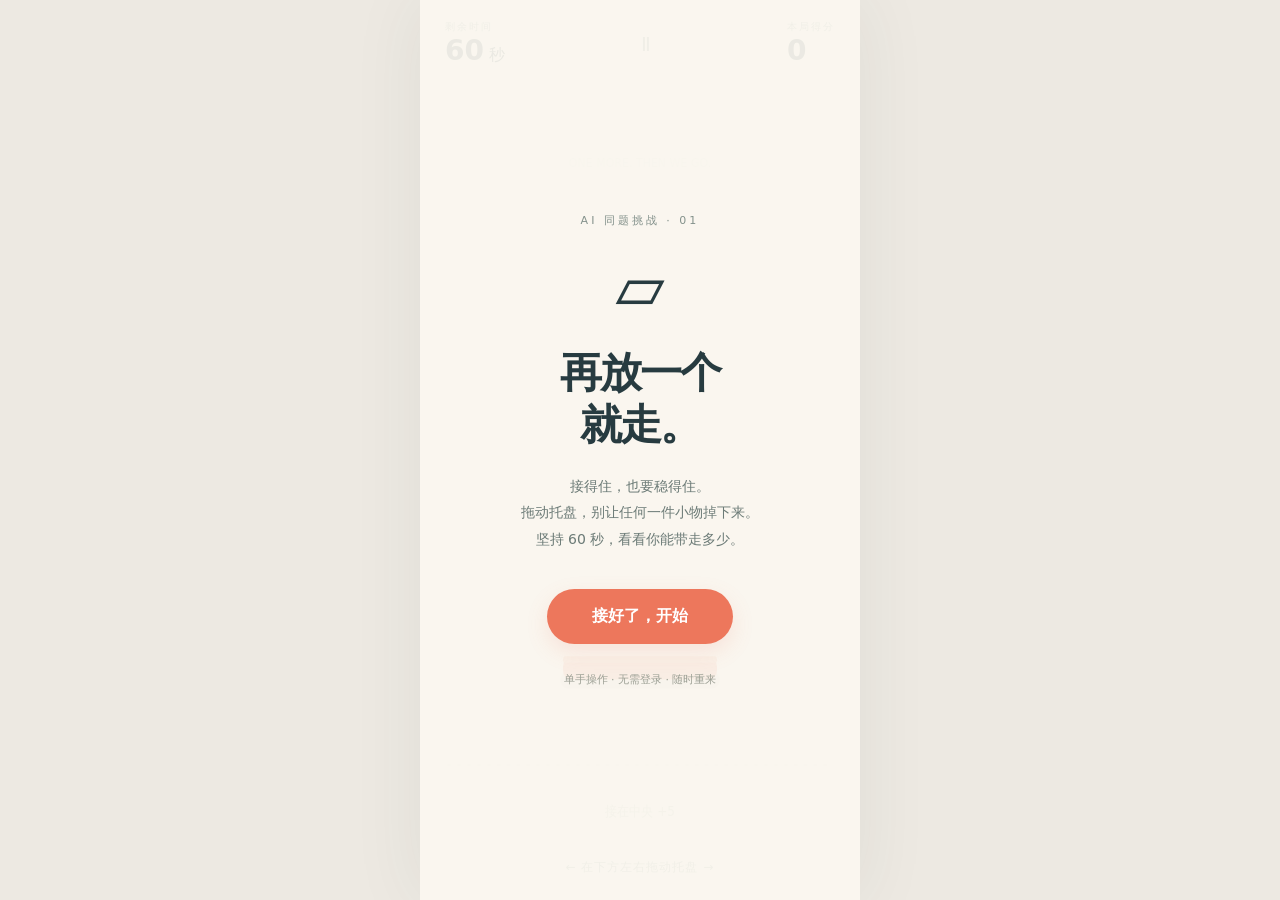
==== index.html @ ae3599d8 "Publish playable tray challenge v0.1" ====
<!doctype html><html lang="zh-CN"><meta charset="utf-8"><meta name="viewport" content="width=device-width,initial-scale=1,viewport-fit=cover"><title>再放一个就走</title><style>*{box-sizing:border-box}html,body{margin:0;height:100%;background:#ede9e2;color:#273b40;font-family:system-ui,-apple-system,sans-serif}body{display:grid;place-items:center}main{width:min(100%,440px);height:100dvh;max-height:920px;position:relative;background:#faf7ef;overflow:hidden;box-shadow:0 0 70px #30434212}header{position:absolute;top:max(20px,env(safe-area-inset-top));left:25px;right:25px;display:flex;justify-content:space-between;z-index:2;pointer-events:none}small{display:block;font-size:10px;letter-spacing:2px;color:#7b8987}b{font-size:28px;font-weight:650}button{font:inherit;cursor:pointer;border:0}#pause{pointer-events:auto;background:transparent;color:#73827f;font-size:20px;padding:10px}canvas{width:100%;height:100%;touch-action:none;display:block}#overlay{position:absolute;inset:0;background:#faf7efed;display:flex;align-items:center;justify-content:center;padding:35px;text-align:center;z-index:3}#overlay.hidden{display:none}.eyebrow{font-size:11px;letter-spacing:3px;color:#83918b}h1{font-size:42px;line-height:1.22;letter-spacing:-2px;margin:23px 0}p{color:#6c7b77;font-size:14px;line-height:1.9}.start{background:#ed775c;color:white;border-radius:100px;padding:17px 45px;margin-top:22px;font-weight:650;box-shadow:0 8px 22px #ed775c26}.icon{font-size:64px;margin:22px 0}.foot{font-size:11px;color:#9b9f94;margin-top:28px}#hint{position:absolute;bottom:max(24px,env(safe-area-inset-bottom));width:100%;text-align:center;color:#86928b;font-size:12px;pointer-events:none;letter-spacing:1px}
</style><main><header><div><small>剩余时间</small><b id="time">60</b><span> 秒</span></div><button id="pause" aria-label="暂停">Ⅱ</button><div><small>本局得分</small><b id="score">0</b></div></header><canvas id="game" aria-label="拖动托盘接物游戏"></canvas><div id="hint">← 在下方左右拖动托盘 →</div><section id="overlay"><div><div class="eyebrow">AI 同题挑战 · 01</div><div class="icon">▱</div><h1>再放一个<br>就走。</h1><p>接得住，也要稳得住。<br>拖动托盘，别让任何一件小物掉下来。<br>坚持 60 秒，看看你能带走多少。</p><button class="start" id="start">接好了，开始</button><div class="foot">单手操作 · 无需登录 · 随时重来</div></div></section></main><script type="module">const clamp=(x,a,b)=>Math.max(a,Math.min(b,x));
function createGame(seed=12345){return {phase:'playing',elapsed:0,score:0,caught:0,x:200,v:0,tilt:0,items:[],next:1.4,seed,lastDrop:200,flash:0};}
const restartGame=createGame;
function random(s){s.seed=(Math.imul(s.seed,1664525)+1013904223)>>>0;return s.seed/4294967296;}
function spawn(s,x,type){let sizes=[[42,36],[30,40],[60,18]], [w,h]=sizes[type];s.items.push({x,y:Math.min(-50,...s.items.filter(a=>a.landed).map(a=>a.y-a.h/2-240)),w,h,type,vy:0,landed:false,stable:0,scored:false,offset:0});}
function stepGame(s,dt,targetX){if(s.phase!=='playing')return;s.elapsed+=dt;s.flash=Math.max(0,s.flash-dt);let old=s.v;s.v+=(clamp((targetX-s.x)*9,-210,210)-s.v)*Math.min(1,dt*10);s.x=clamp(s.x+s.v*dt,65,335);let accel=(s.v-old)/dt;s.tilt+=(clamp(-s.v*.00055,-.14,.14)-s.tilt)*Math.min(1,dt*7);
 s.next-=dt;if(s.next<=0){let range=s.elapsed<15?75:145;let x=clamp(s.lastDrop+(random(s)*2-1)*100,200-range,200+range);s.lastDrop=x;spawn(s,x,s.elapsed<15?0:Math.floor(random(s)*3));s.next=s.elapsed<15?2.5:s.elapsed<35?2.1:1.7;}
 for(let i=0;i<s.items.length;i++){let a=s.items[i];if(a.landed){a.offset+=(-accel*.012+s.tilt*22)*dt*(1+i*.18)*(a.type===1?1.3:a.type===2?.8:1);a.x=s.x+a.offset;let base=510;for(let j=0;j<i;j++){let b=s.items[j];if(b.landed&&Math.abs(a.x-b.x)<(a.w+b.w)/2-5)base=Math.min(base,b.y-b.h/2);}a.y+=(base-a.h/2-a.y)*Math.min(1,dt*18);let support=Math.abs(a.y+a.h/2-510)<8?{x:s.x,w:130}:null;for(let j=0;j<i;j++){let b=s.items[j];if(b.landed&&Math.abs(a.x-b.x)<b.w/2-3&&Math.abs((a.y+a.h/2)-(b.y-b.h/2))<8)support=b;}if(!support||Math.abs(a.x-support.x)>support.w/2-3){a.landed=false;a.vy=30;}else{a.stable+=dt;if(!a.scored&&a.stable>.4){a.scored=true;s.caught++;s.score+=10+(Math.abs(a.offset)<22?5:0);s.flash=.2;}}}
 else{let prev=a.y+a.h/2;a.vy+=260*dt;a.y+=a.vy*dt;let base=510,support={x:s.x,w:130};for(let j=0;j<i;j++){let b=s.items[j];if(b.landed&&Math.abs(a.x-b.x)<(a.w+b.w)/2-7&&b.y-b.h/2<base){base=b.y-b.h/2;support=b;}}if(prev<=base&&a.y+a.h/2>=base&&Math.abs(a.x-support.x)<support.w/2-2){a.landed=true;a.offset=a.x-s.x;a.y=base-a.h/2;a.vy=0;}if(a.y-a.h/2>595){s.phase='lost';return;}}
 }if(s.elapsed>=60){s.elapsed=60;s.phase='won';}}


const canvas=document.querySelector('canvas'),ctx=canvas.getContext('2d'),overlay=document.querySelector('#overlay');let s=createGame(),started=false,target=200,last=0,acc=0,paused=false,ended=false,best=0;try{best=+localStorage.getItem('tray-best')||0;}catch{}
function resize(){let r=canvas.getBoundingClientRect();canvas.width=r.width*devicePixelRatio;canvas.height=r.height*devicePixelRatio;}addEventListener('resize',resize);resize();
function start(){down=false;s=createGame((Date.now()>>>0));target=200;started=true;paused=false;ended=false;acc=0;overlay.classList.add('hidden');}document.querySelector('#start').onclick=start;
function modal(title,body,label,action){overlay.innerHTML=`<div><div class="eyebrow">再放一个就走</div><h1>${title}</h1><p>${body}</p><button class="start">${label}</button><div class="foot">本机最高分 ${best}</div></div>`;overlay.classList.remove('hidden');overlay.querySelector('button').onclick=action;}
function pause(){if(!started||ended||paused)return;paused=true;modal('先稳住。','小物和时间都替你停好了。','继续接物',()=>{paused=false;acc=0;overlay.classList.add('hidden');});}document.querySelector('#pause').onclick=pause;document.addEventListener('visibilitychange',()=>{if(document.hidden)pause();});addEventListener('blur',pause);
let down=false;function move(e){let r=canvas.getBoundingClientRect();target=Math.max(65,Math.min(335,(e.clientX-r.left)/r.width*400));}canvas.onpointerdown=e=>{if(!started||paused||ended)return;down=true;canvas.setPointerCapture(e.pointerId);move(e);};canvas.onpointermove=e=>{if(down)move(e);};canvas.onpointerup=canvas.onpointercancel=()=>down=false;addEventListener('keydown',e=>{if(e.key==='ArrowLeft')target-=25;if(e.key==='ArrowRight')target+=25;if(e.key==='Escape')pause();});
function rect(x,y,w,h,color,r=7){ctx.fillStyle=color;ctx.beginPath();ctx.roundRect(x-w/2,y-h/2,w,h,r);ctx.fill();}
function draw(){let w=canvas.width,h=canvas.height;ctx.setTransform(w/400,0,0,h/700,0,0);ctx.clearRect(0,0,400,700);ctx.fillStyle='#e9e6dc';ctx.font='10px system-ui';ctx.textAlign='center';ctx.fillText('ONE MORE. THEN WE GO.',200,130);ctx.strokeStyle='#e6e6dc';ctx.setLineDash([3,6]);ctx.beginPath();ctx.moveTo(25,595);ctx.lineTo(375,595);ctx.stroke();ctx.setLineDash([]);
 if(started&&!ended){let p=s.items.find(a=>!a.landed&&a.y<0);if(p){ctx.fillStyle='#91aaa0';ctx.beginPath();ctx.moveTo(p.x-5,155);ctx.lineTo(p.x+5,155);ctx.lineTo(p.x,162);ctx.fill();}}
 let top=Math.min(510,...s.items.filter(a=>a.landed).map(a=>a.y-a.h/2));let zoom=Math.min(1,330/Math.max(330,510-top));ctx.save();ctx.translate(200,520);ctx.scale(zoom,zoom);ctx.translate(-200,-520);ctx.save();ctx.translate(s.x,520);ctx.rotate(s.tilt);rect(0,9,145,13,'#eadbd0');rect(0,0,140,17,s.flash?'#f6aa83':'#ed775c');rect(0,-7,140,5,'#f69b7c',2);ctx.restore();
 for(let a of s.items){ctx.save();ctx.translate(a.x,a.y);if(a.landed)ctx.rotate(s.tilt*(1+Math.abs(a.offset)/50));ctx.shadowColor='#354c4020';ctx.shadowBlur=8;ctx.shadowOffsetY=4;rect(0,0,a.w,a.h,['#83aaa0','#e5b76e','#7a94ad'][a.type],a.type===1?4:5);ctx.shadowBlur=0;ctx.shadowOffsetY=0;ctx.strokeStyle='#ffffff66';ctx.lineWidth=2;ctx.beginPath();ctx.moveTo(-a.w/2+7,-a.h/2+7);ctx.lineTo(a.w/2-7,-a.h/2+7);ctx.stroke();if(a.type===0){ctx.strokeStyle='#ffffff55';ctx.beginPath();ctx.moveTo(0,-a.h/2);ctx.lineTo(0,a.h/2);ctx.stroke();}ctx.restore();}
 ctx.restore();let danger=s.items.some(a=>a.landed&&Math.abs(a.offset)>45);if(danger){ctx.fillStyle='#ed775c';ctx.font='12px system-ui';ctx.fillText('慢一点，稳住重心',200,635);}else{ctx.fillStyle='#b7beb1';ctx.font='11px system-ui';ctx.fillText('接在中央 +5',200,635);}}
function frame(t){let dt=Math.min((t-last)/1000||0,.1);last=t;if(started&&!paused&&!ended){acc+=dt;while(acc>=1/120){stepGame(s,1/120,target);acc-=1/120;}if(s.phase!=='playing'){ended=true;best=Math.max(best,s.score);try{localStorage.setItem('tray-best',best);}catch{}setTimeout(()=>modal(s.phase==='won'?'终于可以走了。':'就差一点。',`接稳 ${s.caught} 件 · ${s.score} 分<br>${s.phase==='won'?'坚持了整整 60 秒':`坚持 ${Math.floor(s.elapsed)} 秒，差 ${Math.ceil(60-s.elapsed)} 秒就能走。`}`,s.phase==='won'?'再挑战':'再放一个',start),650);}}document.querySelector('#time').textContent=Math.ceil(60-s.elapsed);document.querySelector('#score').textContent=s.score;draw();requestAnimationFrame(frame);}requestAnimationFrame(frame);
</script></html>
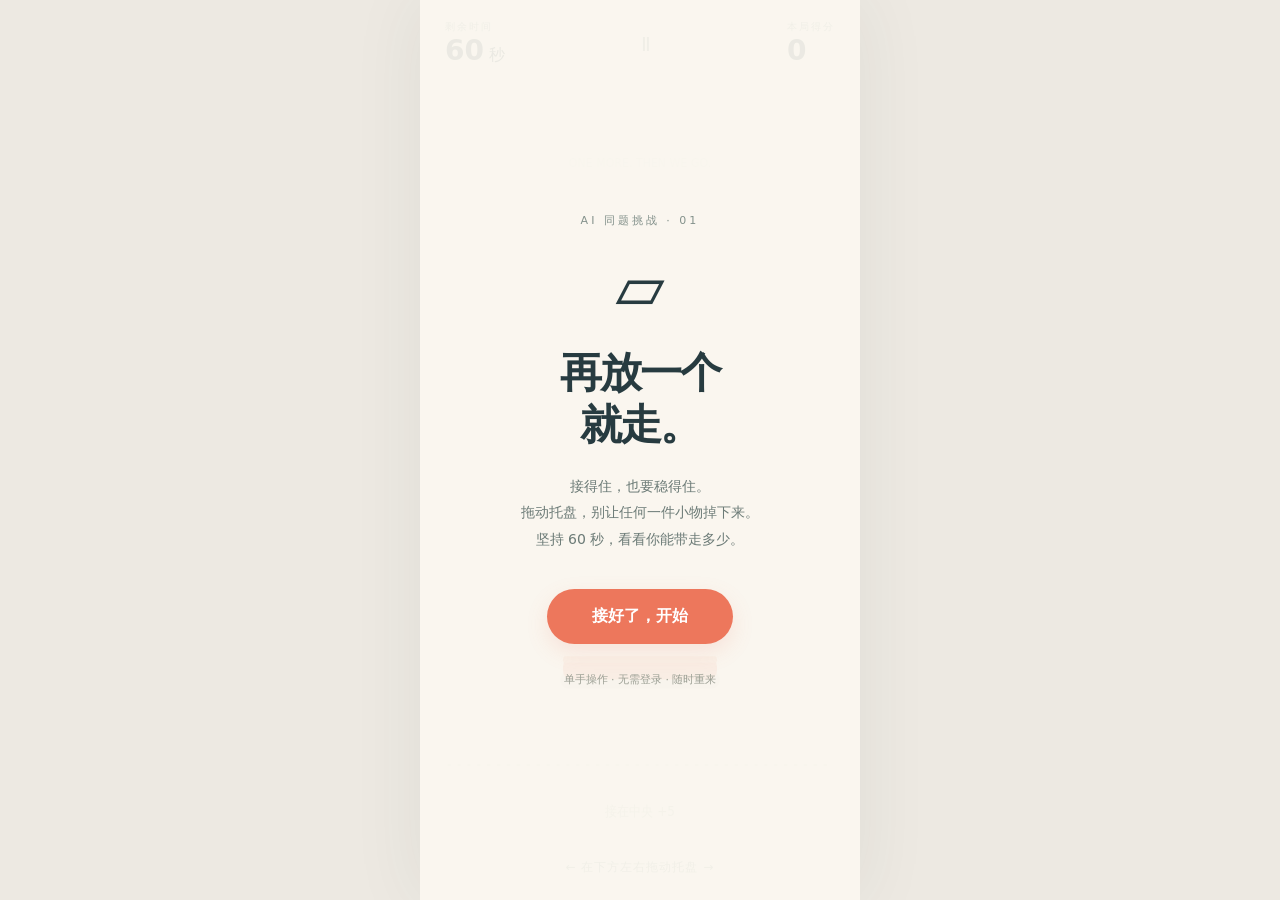
==== commit 330a1cea: "Fix mobile dragging, camera coordinates and edge catches" ====
--- a/index.html
+++ b/index.html
@@ -4,24 +4,32 @@
 const restartGame=createGame;
 function random(s){s.seed=(Math.imul(s.seed,1664525)+1013904223)>>>0;return s.seed/4294967296;}
 function spawn(s,x,type){let sizes=[[42,36],[30,40],[60,18]], [w,h]=sizes[type];s.items.push({x,y:Math.min(-50,...s.items.filter(a=>a.landed).map(a=>a.y-a.h/2-240)),w,h,type,vy:0,landed:false,stable:0,scored:false,offset:0});}
-function stepGame(s,dt,targetX){if(s.phase!=='playing')return;s.elapsed+=dt;s.flash=Math.max(0,s.flash-dt);let old=s.v;s.v+=(clamp((targetX-s.x)*9,-210,210)-s.v)*Math.min(1,dt*10);s.x=clamp(s.x+s.v*dt,65,335);let accel=(s.v-old)/dt;s.tilt+=(clamp(-s.v*.00055,-.14,.14)-s.tilt)*Math.min(1,dt*7);
+function stepGame(s,dt,targetX){if(s.phase!=='playing')return;s.elapsed+=dt;s.flash=Math.max(0,s.flash-dt);let old=s.v;s.v+=(clamp((targetX-s.x)*26,-650,650)-s.v)*Math.min(1,dt*26);s.x=clamp(s.x+s.v*dt,65,335);let accel=(s.v-old)/dt;s.tilt+=(clamp(-s.v*.00018,-.14,.14)-s.tilt)*Math.min(1,dt*7);
  s.next-=dt;if(s.next<=0){let range=s.elapsed<15?75:145;let x=clamp(s.lastDrop+(random(s)*2-1)*100,200-range,200+range);s.lastDrop=x;spawn(s,x,s.elapsed<15?0:Math.floor(random(s)*3));s.next=s.elapsed<15?2.5:s.elapsed<35?2.1:1.7;}
- for(let i=0;i<s.items.length;i++){let a=s.items[i];if(a.landed){a.offset+=(-accel*.012+s.tilt*22)*dt*(1+i*.18)*(a.type===1?1.3:a.type===2?.8:1);a.x=s.x+a.offset;let base=510;for(let j=0;j<i;j++){let b=s.items[j];if(b.landed&&Math.abs(a.x-b.x)<(a.w+b.w)/2-5)base=Math.min(base,b.y-b.h/2);}a.y+=(base-a.h/2-a.y)*Math.min(1,dt*18);let support=Math.abs(a.y+a.h/2-510)<8?{x:s.x,w:130}:null;for(let j=0;j<i;j++){let b=s.items[j];if(b.landed&&Math.abs(a.x-b.x)<b.w/2-3&&Math.abs((a.y+a.h/2)-(b.y-b.h/2))<8)support=b;}if(!support||Math.abs(a.x-support.x)>support.w/2-3){a.landed=false;a.vy=30;}else{a.stable+=dt;if(!a.scored&&a.stable>.4){a.scored=true;s.caught++;s.score+=10+(Math.abs(a.offset)<22?5:0);s.flash=.2;}}}
- else{let prev=a.y+a.h/2;a.vy+=260*dt;a.y+=a.vy*dt;let base=510,support={x:s.x,w:130};for(let j=0;j<i;j++){let b=s.items[j];if(b.landed&&Math.abs(a.x-b.x)<(a.w+b.w)/2-7&&b.y-b.h/2<base){base=b.y-b.h/2;support=b;}}if(prev<=base&&a.y+a.h/2>=base&&Math.abs(a.x-support.x)<support.w/2-2){a.landed=true;a.offset=a.x-s.x;a.y=base-a.h/2;a.vy=0;}if(a.y-a.h/2>595){s.phase='lost';return;}}
+ for(let i=0;i<s.items.length;i++){let a=s.items[i];if(a.landed){a.offset+=(-accel*.0025+s.tilt*22)*dt*(1+i*.18)*(a.type===1?1.3:a.type===2?.8:1);a.x=s.x+a.offset;let base=510;for(let j=0;j<i;j++){let b=s.items[j];if(b.landed&&Math.abs(a.x-b.x)<(a.w+b.w)/2-5)base=Math.min(base,b.y-b.h/2);}a.y+=(base-a.h/2-a.y)*Math.min(1,dt*18);let support=Math.abs(a.y+a.h/2-510)<8?{x:s.x,w:130}:null;for(let j=0;j<i;j++){let b=s.items[j];if(b.landed&&Math.abs(a.x-b.x)<b.w/2-2&&Math.abs((a.y+a.h/2)-(b.y-b.h/2))<8)support=b;}if(!support||Math.abs(a.x-support.x)>support.w/2-2){a.landed=false;a.vy=30;}else{a.stable+=dt;if(!a.scored&&a.stable>.4){a.scored=true;s.caught++;s.score+=10+(Math.abs(a.offset)<22?5:0);s.flash=.2;}}}
+ else{let prev=a.y+a.h/2;a.vy+=260*dt;a.y+=a.vy*dt;let base=510,support={x:s.x,w:130};for(let j=0;j<i;j++){let b=s.items[j];if(b.landed&&Math.abs(a.x-b.x)<(a.w+b.w)/2-7&&b.y-b.h/2<base){base=b.y-b.h/2;support=b;}}if(prev<=base&&a.y+a.h/2>=base&&Math.abs(a.x-support.x)<support.w/2-2){a.landed=true;a.touched=true;a.offset=a.x-s.x;a.y=base-a.h/2;a.vy=0;}if(a.y-a.h/2>595){s.reason=a.touched?'slip':'miss';s.phase='lost';return;}}
  }if(s.elapsed>=60){s.elapsed=60;s.phase='won';}}
+
+function cameraZoom(s){const top=Math.min(510,...s.items.filter(a=>a.landed).map(a=>a.y-a.h/2));return Math.min(1,330/Math.max(330,510-top));}
+function dragTarget(target,deltaPixels,width,zoom){return clamp(target+deltaPixels*400/width/zoom,65,335);}
 
 
 const canvas=document.querySelector('canvas'),ctx=canvas.getContext('2d'),overlay=document.querySelector('#overlay');let s=createGame(),started=false,target=200,last=0,acc=0,paused=false,ended=false,best=0;try{best=+localStorage.getItem('tray-best')||0;}catch{}
 function resize(){let r=canvas.getBoundingClientRect();canvas.width=r.width*devicePixelRatio;canvas.height=r.height*devicePixelRatio;}addEventListener('resize',resize);resize();
 function start(){down=false;s=createGame((Date.now()>>>0));target=200;started=true;paused=false;ended=false;acc=0;overlay.classList.add('hidden');}document.querySelector('#start').onclick=start;
 function modal(title,body,label,action){overlay.innerHTML=`<div><div class="eyebrow">再放一个就走</div><h1>${title}</h1><p>${body}</p><button class="start">${label}</button><div class="foot">本机最高分 ${best}</div></div>`;overlay.classList.remove('hidden');overlay.querySelector('button').onclick=action;}
-function pause(){if(!started||ended||paused)return;paused=true;modal('先稳住。','小物和时间都替你停好了。','继续接物',()=>{paused=false;acc=0;overlay.classList.add('hidden');});}document.querySelector('#pause').onclick=pause;document.addEventListener('visibilitychange',()=>{if(document.hidden)pause();});addEventListener('blur',pause);
-let down=false;function move(e){let r=canvas.getBoundingClientRect();target=Math.max(65,Math.min(335,(e.clientX-r.left)/r.width*400));}canvas.onpointerdown=e=>{if(!started||paused||ended)return;down=true;canvas.setPointerCapture(e.pointerId);move(e);};canvas.onpointermove=e=>{if(down)move(e);};canvas.onpointerup=canvas.onpointercancel=()=>down=false;addEventListener('keydown',e=>{if(e.key==='ArrowLeft')target-=25;if(e.key==='ArrowRight')target+=25;if(e.key==='Escape')pause();});
+function pause(){if(!started||ended||paused)return;paused=true;down=false;activePointer=null;target=s.x;modal('先稳住。','小物和时间都替你停好了。','继续接物',()=>{paused=false;acc=0;overlay.classList.add('hidden');});}document.querySelector('#pause').onclick=pause;document.addEventListener('visibilitychange',()=>{if(document.hidden)pause();});addEventListener('blur',pause);
+let down=false,lastPointerX=0,activePointer=null;
+canvas.onpointerdown=e=>{if(!started||paused||ended||down)return;down=true;activePointer=e.pointerId;lastPointerX=e.clientX;target=s.x;canvas.setPointerCapture(e.pointerId);};
+canvas.onpointermove=e=>{if(!down||e.pointerId!==activePointer)return;let r=canvas.getBoundingClientRect();target=dragTarget(target,e.clientX-lastPointerX,r.width,cameraZoom(s));lastPointerX=e.clientX;};
+function release(e){if(activePointer!==e.pointerId)return;down=false;activePointer=null;if(e.type!=='pointerup')target=s.x;}
+canvas.onpointerup=canvas.onpointercancel=canvas.onlostpointercapture=release;
+addEventListener('keydown',e=>{if(e.key==='ArrowLeft')target-=25;if(e.key==='ArrowRight')target+=25;if(e.key==='Escape')pause();});
 function rect(x,y,w,h,color,r=7){ctx.fillStyle=color;ctx.beginPath();ctx.roundRect(x-w/2,y-h/2,w,h,r);ctx.fill();}
-function draw(){let w=canvas.width,h=canvas.height;ctx.setTransform(w/400,0,0,h/700,0,0);ctx.clearRect(0,0,400,700);ctx.fillStyle='#e9e6dc';ctx.font='10px system-ui';ctx.textAlign='center';ctx.fillText('ONE MORE. THEN WE GO.',200,130);ctx.strokeStyle='#e6e6dc';ctx.setLineDash([3,6]);ctx.beginPath();ctx.moveTo(25,595);ctx.lineTo(375,595);ctx.stroke();ctx.setLineDash([]);
- if(started&&!ended){let p=s.items.find(a=>!a.landed&&a.y<0);if(p){ctx.fillStyle='#91aaa0';ctx.beginPath();ctx.moveTo(p.x-5,155);ctx.lineTo(p.x+5,155);ctx.lineTo(p.x,162);ctx.fill();}}
- let top=Math.min(510,...s.items.filter(a=>a.landed).map(a=>a.y-a.h/2));let zoom=Math.min(1,330/Math.max(330,510-top));ctx.save();ctx.translate(200,520);ctx.scale(zoom,zoom);ctx.translate(-200,-520);ctx.save();ctx.translate(s.x,520);ctx.rotate(s.tilt);rect(0,9,145,13,'#eadbd0');rect(0,0,140,17,s.flash?'#f6aa83':'#ed775c');rect(0,-7,140,5,'#f69b7c',2);ctx.restore();
+function draw(){let w=canvas.width,h=canvas.height;ctx.setTransform(w/400,0,0,h/700,0,0);ctx.clearRect(0,0,400,700);ctx.fillStyle='#e9e6dc';ctx.font='10px system-ui';ctx.textAlign='center';ctx.fillText('ONE MORE. THEN WE GO.',200,130);let zoom=cameraZoom(s);
+ if(started&&!ended){let p=s.items.find(a=>!a.landed&&a.y<120);if(p){let px=200+(p.x-200)*zoom;ctx.fillStyle='#769c90';ctx.beginPath();ctx.moveTo(px-6,155);ctx.lineTo(px+6,155);ctx.lineTo(px,163);ctx.fill();}}
+ ctx.save();ctx.translate(200,520);ctx.scale(zoom,zoom);ctx.translate(-200,-520);ctx.strokeStyle="#dedfd3";ctx.setLineDash([3,6]);ctx.beginPath();ctx.moveTo(25,595);ctx.lineTo(375,595);ctx.stroke();ctx.setLineDash([]);ctx.save();ctx.translate(s.x,520);ctx.rotate(s.tilt);rect(0,9,145,13,'#eadbd0');rect(0,0,140,17,s.flash?'#f6aa83':'#ed775c');rect(0,-7,140,5,'#f69b7c',2);ctx.restore();
  for(let a of s.items){ctx.save();ctx.translate(a.x,a.y);if(a.landed)ctx.rotate(s.tilt*(1+Math.abs(a.offset)/50));ctx.shadowColor='#354c4020';ctx.shadowBlur=8;ctx.shadowOffsetY=4;rect(0,0,a.w,a.h,['#83aaa0','#e5b76e','#7a94ad'][a.type],a.type===1?4:5);ctx.shadowBlur=0;ctx.shadowOffsetY=0;ctx.strokeStyle='#ffffff66';ctx.lineWidth=2;ctx.beginPath();ctx.moveTo(-a.w/2+7,-a.h/2+7);ctx.lineTo(a.w/2-7,-a.h/2+7);ctx.stroke();if(a.type===0){ctx.strokeStyle='#ffffff55';ctx.beginPath();ctx.moveTo(0,-a.h/2);ctx.lineTo(0,a.h/2);ctx.stroke();}ctx.restore();}
  ctx.restore();let danger=s.items.some(a=>a.landed&&Math.abs(a.offset)>45);if(danger){ctx.fillStyle='#ed775c';ctx.font='12px system-ui';ctx.fillText('慢一点，稳住重心',200,635);}else{ctx.fillStyle='#b7beb1';ctx.font='11px system-ui';ctx.fillText('接在中央 +5',200,635);}}
-function frame(t){let dt=Math.min((t-last)/1000||0,.1);last=t;if(started&&!paused&&!ended){acc+=dt;while(acc>=1/120){stepGame(s,1/120,target);acc-=1/120;}if(s.phase!=='playing'){ended=true;best=Math.max(best,s.score);try{localStorage.setItem('tray-best',best);}catch{}setTimeout(()=>modal(s.phase==='won'?'终于可以走了。':'就差一点。',`接稳 ${s.caught} 件 · ${s.score} 分<br>${s.phase==='won'?'坚持了整整 60 秒':`坚持 ${Math.floor(s.elapsed)} 秒，差 ${Math.ceil(60-s.elapsed)} 秒就能走。`}`,s.phase==='won'?'再挑战':'再放一个',start),650);}}document.querySelector('#time').textContent=Math.ceil(60-s.elapsed);document.querySelector('#score').textContent=s.score;draw();requestAnimationFrame(frame);}requestAnimationFrame(frame);
+function frame(t){let dt=Math.min((t-last)/1000||0,.1);last=t;if(started&&!paused&&!ended){acc+=dt;while(acc>=1/120){stepGame(s,1/120,target);acc-=1/120;}if(s.phase!=='playing'){ended=true;best=Math.max(best,s.score);try{localStorage.setItem('tray-best',best);}catch{}setTimeout(()=>modal(s.phase==='won'?'终于可以走了。':(s.reason==='slip'?'滑下去了。':'没接住。'),`接稳 ${s.caught} 件 · ${s.score} 分<br>${s.phase==='won'?'坚持了整整 60 秒':`坚持 ${Math.floor(s.elapsed)} 秒，差 ${Math.ceil(60-s.elapsed)} 秒就能走。`}`,s.phase==='won'?'再挑战':'再放一个',start),650);}}document.querySelector('#time').textContent=Math.ceil(60-s.elapsed);document.querySelector('#score').textContent=s.score;draw();requestAnimationFrame(frame);}requestAnimationFrame(frame);
 </script></html>
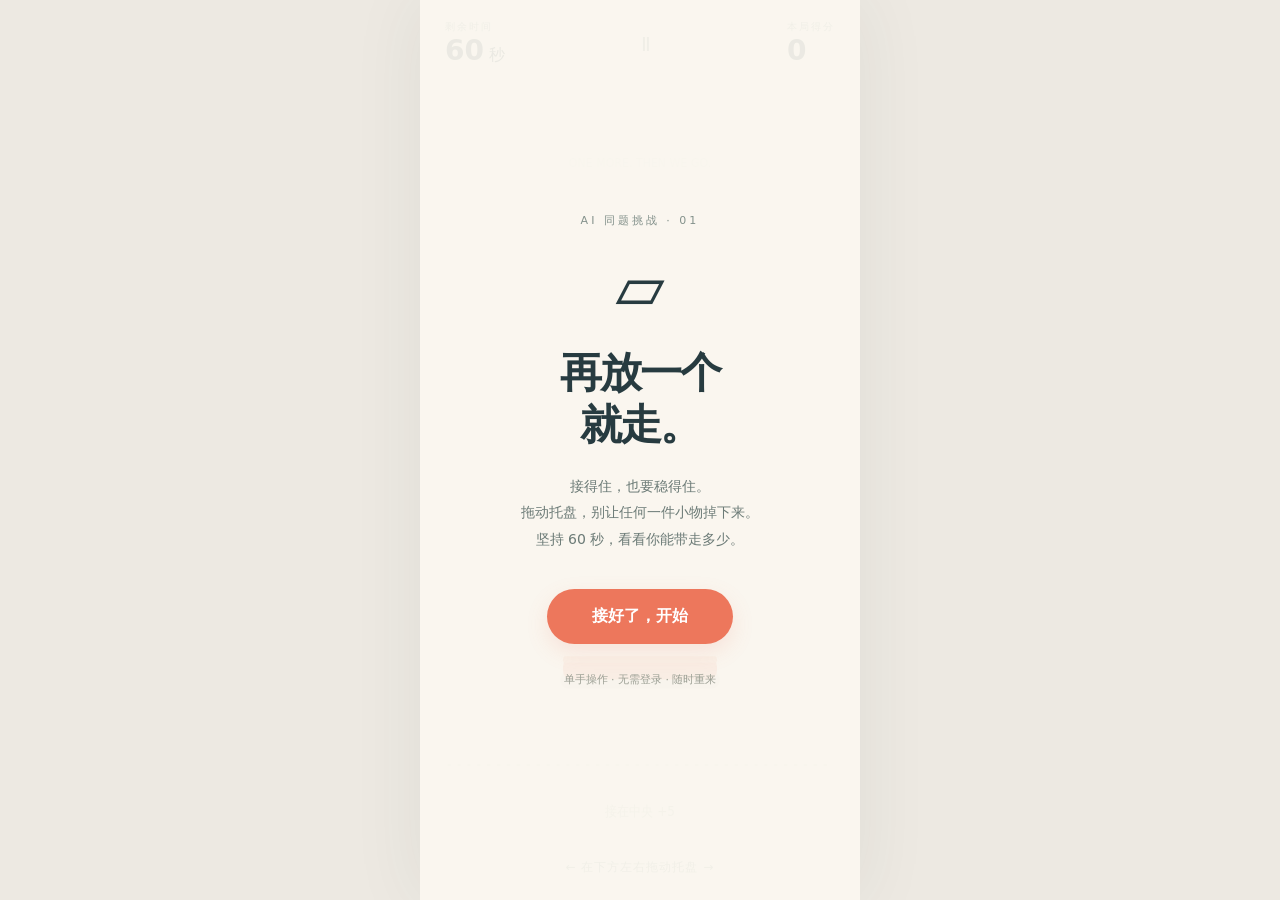
==== commit e685c041: "Keep late stack drops reachable and explain failures" ====
--- a/index.html
+++ b/index.html
@@ -5,9 +5,9 @@
 function random(s){s.seed=(Math.imul(s.seed,1664525)+1013904223)>>>0;return s.seed/4294967296;}
 function spawn(s,x,type){let sizes=[[42,36],[30,40],[60,18]], [w,h]=sizes[type];s.items.push({x,y:Math.min(-50,...s.items.filter(a=>a.landed).map(a=>a.y-a.h/2-240)),w,h,type,vy:0,landed:false,stable:0,scored:false,offset:0});}
 function stepGame(s,dt,targetX){if(s.phase!=='playing')return;s.elapsed+=dt;s.flash=Math.max(0,s.flash-dt);let old=s.v;s.v+=(clamp((targetX-s.x)*26,-650,650)-s.v)*Math.min(1,dt*26);s.x=clamp(s.x+s.v*dt,65,335);let accel=(s.v-old)/dt;s.tilt+=(clamp(-s.v*.00018,-.14,.14)-s.tilt)*Math.min(1,dt*7);
- s.next-=dt;if(s.next<=0){let range=s.elapsed<15?75:145;let x=clamp(s.lastDrop+(random(s)*2-1)*100,200-range,200+range);s.lastDrop=x;spawn(s,x,s.elapsed<15?0:Math.floor(random(s)*3));s.next=s.elapsed<15?2.5:s.elapsed<35?2.1:1.7;}
+ s.next-=dt;if(s.next<=0){let range=s.elapsed<15?75:145;let x=clamp(s.lastDrop+(random(s)*2-1)*100,200-range,200+range);let top=s.items.filter(a=>a.landed).sort((a,b)=>a.y-b.y)[0];let offset=top?.offset||0;let lo=Math.max(200-range,85+offset),hi=Math.min(200+range,315+offset);x=lo<=hi?clamp(x,lo,hi):clamp(s.x+offset,55,345);s.lastDrop=x;spawn(s,x,s.elapsed<15?0:Math.floor(random(s)*3));s.next=s.elapsed<15?2.5:s.elapsed<35?2.1:1.7;}
  for(let i=0;i<s.items.length;i++){let a=s.items[i];if(a.landed){a.offset+=(-accel*.0025+s.tilt*22)*dt*(1+i*.18)*(a.type===1?1.3:a.type===2?.8:1);a.x=s.x+a.offset;let base=510;for(let j=0;j<i;j++){let b=s.items[j];if(b.landed&&Math.abs(a.x-b.x)<(a.w+b.w)/2-5)base=Math.min(base,b.y-b.h/2);}a.y+=(base-a.h/2-a.y)*Math.min(1,dt*18);let support=Math.abs(a.y+a.h/2-510)<8?{x:s.x,w:130}:null;for(let j=0;j<i;j++){let b=s.items[j];if(b.landed&&Math.abs(a.x-b.x)<b.w/2-2&&Math.abs((a.y+a.h/2)-(b.y-b.h/2))<8)support=b;}if(!support||Math.abs(a.x-support.x)>support.w/2-2){a.landed=false;a.vy=30;}else{a.stable+=dt;if(!a.scored&&a.stable>.4){a.scored=true;s.caught++;s.score+=10+(Math.abs(a.offset)<22?5:0);s.flash=.2;}}}
- else{let prev=a.y+a.h/2;a.vy+=260*dt;a.y+=a.vy*dt;let base=510,support={x:s.x,w:130};for(let j=0;j<i;j++){let b=s.items[j];if(b.landed&&Math.abs(a.x-b.x)<(a.w+b.w)/2-7&&b.y-b.h/2<base){base=b.y-b.h/2;support=b;}}if(prev<=base&&a.y+a.h/2>=base&&Math.abs(a.x-support.x)<support.w/2-2){a.landed=true;a.touched=true;a.offset=a.x-s.x;a.y=base-a.h/2;a.vy=0;}if(a.y-a.h/2>595){s.reason=a.touched?'slip':'miss';s.phase='lost';return;}}
+ else{let prev=a.y+a.h/2;a.vy+=260*dt;a.y+=a.vy*dt;let base=510,support={x:s.x,w:130};for(let j=0;j<i;j++){let b=s.items[j];if(b.landed&&Math.abs(a.x-b.x)<(a.w+b.w)/2-7&&b.y-b.h/2<base){base=b.y-b.h/2;support=b;}}if(prev<=base&&a.y+a.h/2>=base&&Math.abs(a.x-support.x)<support.w/2-2){a.landed=true;a.touched=true;a.offset=a.x-s.x;a.y=base-a.h/2;a.vy=0;}if(a.y-a.h/2>595){s.failureIndex=i;s.reason=a.touched?'slip':'miss';s.phase='lost';return;}}
  }if(s.elapsed>=60){s.elapsed=60;s.phase='won';}}
 
 function cameraZoom(s){const top=Math.min(510,...s.items.filter(a=>a.landed).map(a=>a.y-a.h/2));return Math.min(1,330/Math.max(330,510-top));}
@@ -21,15 +21,15 @@
 function pause(){if(!started||ended||paused)return;paused=true;down=false;activePointer=null;target=s.x;modal('先稳住。','小物和时间都替你停好了。','继续接物',()=>{paused=false;acc=0;overlay.classList.add('hidden');});}document.querySelector('#pause').onclick=pause;document.addEventListener('visibilitychange',()=>{if(document.hidden)pause();});addEventListener('blur',pause);
 let down=false,lastPointerX=0,activePointer=null;
 canvas.onpointerdown=e=>{if(!started||paused||ended||down)return;down=true;activePointer=e.pointerId;lastPointerX=e.clientX;target=s.x;canvas.setPointerCapture(e.pointerId);};
-canvas.onpointermove=e=>{if(!down||e.pointerId!==activePointer)return;let r=canvas.getBoundingClientRect();target=dragTarget(target,e.clientX-lastPointerX,r.width,cameraZoom(s));lastPointerX=e.clientX;};
+canvas.onpointermove=e=>{if(!down||e.pointerId!==activePointer)return;let r=canvas.getBoundingClientRect();target=dragTarget(target,e.clientX-lastPointerX,r.width,Math.max(.75,cameraZoom(s)));lastPointerX=e.clientX;};
 function release(e){if(activePointer!==e.pointerId)return;down=false;activePointer=null;if(e.type!=='pointerup')target=s.x;}
 canvas.onpointerup=canvas.onpointercancel=canvas.onlostpointercapture=release;
 addEventListener('keydown',e=>{if(e.key==='ArrowLeft')target-=25;if(e.key==='ArrowRight')target+=25;if(e.key==='Escape')pause();});
 function rect(x,y,w,h,color,r=7){ctx.fillStyle=color;ctx.beginPath();ctx.roundRect(x-w/2,y-h/2,w,h,r);ctx.fill();}
 function draw(){let w=canvas.width,h=canvas.height;ctx.setTransform(w/400,0,0,h/700,0,0);ctx.clearRect(0,0,400,700);ctx.fillStyle='#e9e6dc';ctx.font='10px system-ui';ctx.textAlign='center';ctx.fillText('ONE MORE. THEN WE GO.',200,130);let zoom=cameraZoom(s);
- if(started&&!ended){let p=s.items.find(a=>!a.landed&&a.y<120);if(p){let px=200+(p.x-200)*zoom;ctx.fillStyle='#769c90';ctx.beginPath();ctx.moveTo(px-6,155);ctx.lineTo(px+6,155);ctx.lineTo(px,163);ctx.fill();}}
- ctx.save();ctx.translate(200,520);ctx.scale(zoom,zoom);ctx.translate(-200,-520);ctx.strokeStyle="#dedfd3";ctx.setLineDash([3,6]);ctx.beginPath();ctx.moveTo(25,595);ctx.lineTo(375,595);ctx.stroke();ctx.setLineDash([]);ctx.save();ctx.translate(s.x,520);ctx.rotate(s.tilt);rect(0,9,145,13,'#eadbd0');rect(0,0,140,17,s.flash?'#f6aa83':'#ed775c');rect(0,-7,140,5,'#f69b7c',2);ctx.restore();
- for(let a of s.items){ctx.save();ctx.translate(a.x,a.y);if(a.landed)ctx.rotate(s.tilt*(1+Math.abs(a.offset)/50));ctx.shadowColor='#354c4020';ctx.shadowBlur=8;ctx.shadowOffsetY=4;rect(0,0,a.w,a.h,['#83aaa0','#e5b76e','#7a94ad'][a.type],a.type===1?4:5);ctx.shadowBlur=0;ctx.shadowOffsetY=0;ctx.strokeStyle='#ffffff66';ctx.lineWidth=2;ctx.beginPath();ctx.moveTo(-a.w/2+7,-a.h/2+7);ctx.lineTo(a.w/2-7,-a.h/2+7);ctx.stroke();if(a.type===0){ctx.strokeStyle='#ffffff55';ctx.beginPath();ctx.moveTo(0,-a.h/2);ctx.lineTo(0,a.h/2);ctx.stroke();}ctx.restore();}
+ if(started&&!ended){let p=s.items.find(a=>!a.landed&&a.y<120);if(p){let px=200+(p.x-200)*Math.max(.75,zoom);ctx.fillStyle='#769c90';ctx.beginPath();ctx.moveTo(px-6,155);ctx.lineTo(px+6,155);ctx.lineTo(px,163);ctx.fill();}}
+ ctx.save();ctx.beginPath();ctx.rect(0,165,400,440);ctx.clip();ctx.translate(200,520);ctx.scale(Math.max(.75,zoom),zoom);ctx.translate(-200,-520);ctx.strokeStyle="#dedfd3";ctx.setLineDash([3,6]);ctx.beginPath();ctx.moveTo(25,595);ctx.lineTo(375,595);ctx.stroke();ctx.setLineDash([]);ctx.save();ctx.translate(s.x,520);ctx.rotate(s.tilt);rect(0,9,145,13,'#eadbd0');rect(0,0,140,17,s.flash?'#f6aa83':'#ed775c');rect(0,-7,140,5,'#f69b7c',2);ctx.restore();
+ for(let [index,a] of s.items.entries()){ctx.save();ctx.translate(a.x,a.y);if(a.landed)ctx.rotate(s.tilt*(1+Math.abs(a.offset)/50));if(index===s.failureIndex){ctx.strokeStyle='#d95341';ctx.lineWidth=4;ctx.beginPath();ctx.ellipse(0,0,a.w/2+9,a.h/2+9,0,0,Math.PI*2);ctx.stroke();}ctx.shadowColor='#354c4020';ctx.shadowBlur=8;ctx.shadowOffsetY=4;rect(0,0,a.w,a.h,['#83aaa0','#e5b76e','#7a94ad'][a.type],a.type===1?4:5);ctx.shadowBlur=0;ctx.shadowOffsetY=0;ctx.strokeStyle='#ffffff66';ctx.lineWidth=2;ctx.beginPath();ctx.moveTo(-a.w/2+7,-a.h/2+7);ctx.lineTo(a.w/2-7,-a.h/2+7);ctx.stroke();if(a.type===0){ctx.strokeStyle='#ffffff55';ctx.beginPath();ctx.moveTo(0,-a.h/2);ctx.lineTo(0,a.h/2);ctx.stroke();}ctx.restore();}
  ctx.restore();let danger=s.items.some(a=>a.landed&&Math.abs(a.offset)>45);if(danger){ctx.fillStyle='#ed775c';ctx.font='12px system-ui';ctx.fillText('慢一点，稳住重心',200,635);}else{ctx.fillStyle='#b7beb1';ctx.font='11px system-ui';ctx.fillText('接在中央 +5',200,635);}}
-function frame(t){let dt=Math.min((t-last)/1000||0,.1);last=t;if(started&&!paused&&!ended){acc+=dt;while(acc>=1/120){stepGame(s,1/120,target);acc-=1/120;}if(s.phase!=='playing'){ended=true;best=Math.max(best,s.score);try{localStorage.setItem('tray-best',best);}catch{}setTimeout(()=>modal(s.phase==='won'?'终于可以走了。':(s.reason==='slip'?'滑下去了。':'没接住。'),`接稳 ${s.caught} 件 · ${s.score} 分<br>${s.phase==='won'?'坚持了整整 60 秒':`坚持 ${Math.floor(s.elapsed)} 秒，差 ${Math.ceil(60-s.elapsed)} 秒就能走。`}`,s.phase==='won'?'再挑战':'再放一个',start),650);}}document.querySelector('#time').textContent=Math.ceil(60-s.elapsed);document.querySelector('#score').textContent=s.score;draw();requestAnimationFrame(frame);}requestAnimationFrame(frame);
+function frame(t){let dt=Math.min((t-last)/1000||0,.1);last=t;if(started&&!paused&&!ended){acc+=dt;while(acc>=1/120){stepGame(s,1/120,target);acc-=1/120;}if(s.phase!=='playing'){ended=true;best=Math.max(best,s.score);try{localStorage.setItem('tray-best',best);}catch{}setTimeout(()=>modal(s.phase==='won'?'终于可以走了。':(s.reason==='slip'?'滑下去了。':'没接住。'),`${s.phase==='lost'?(s.reason==='slip'?'重心越过支撑边缘，物品滑落。':'落物越过了接取位置。')+'<br>':''}接稳 ${s.caught} 件 · ${s.score} 分<br>${s.phase==='won'?'坚持了整整 60 秒':`坚持 ${Math.floor(s.elapsed)} 秒，差 ${Math.ceil(60-s.elapsed)} 秒就能走。`}`,s.phase==='won'?'再挑战':'再放一个',start),1000);}}document.querySelector('#hint').textContent=s.caught>=4?'← 对准最上层接物 · 轻移更稳 →':'← 在下方左右拖动托盘 →';document.querySelector('#time').textContent=Math.ceil(60-s.elapsed);document.querySelector('#score').textContent=s.score;draw();requestAnimationFrame(frame);}requestAnimationFrame(frame);
 </script></html>
